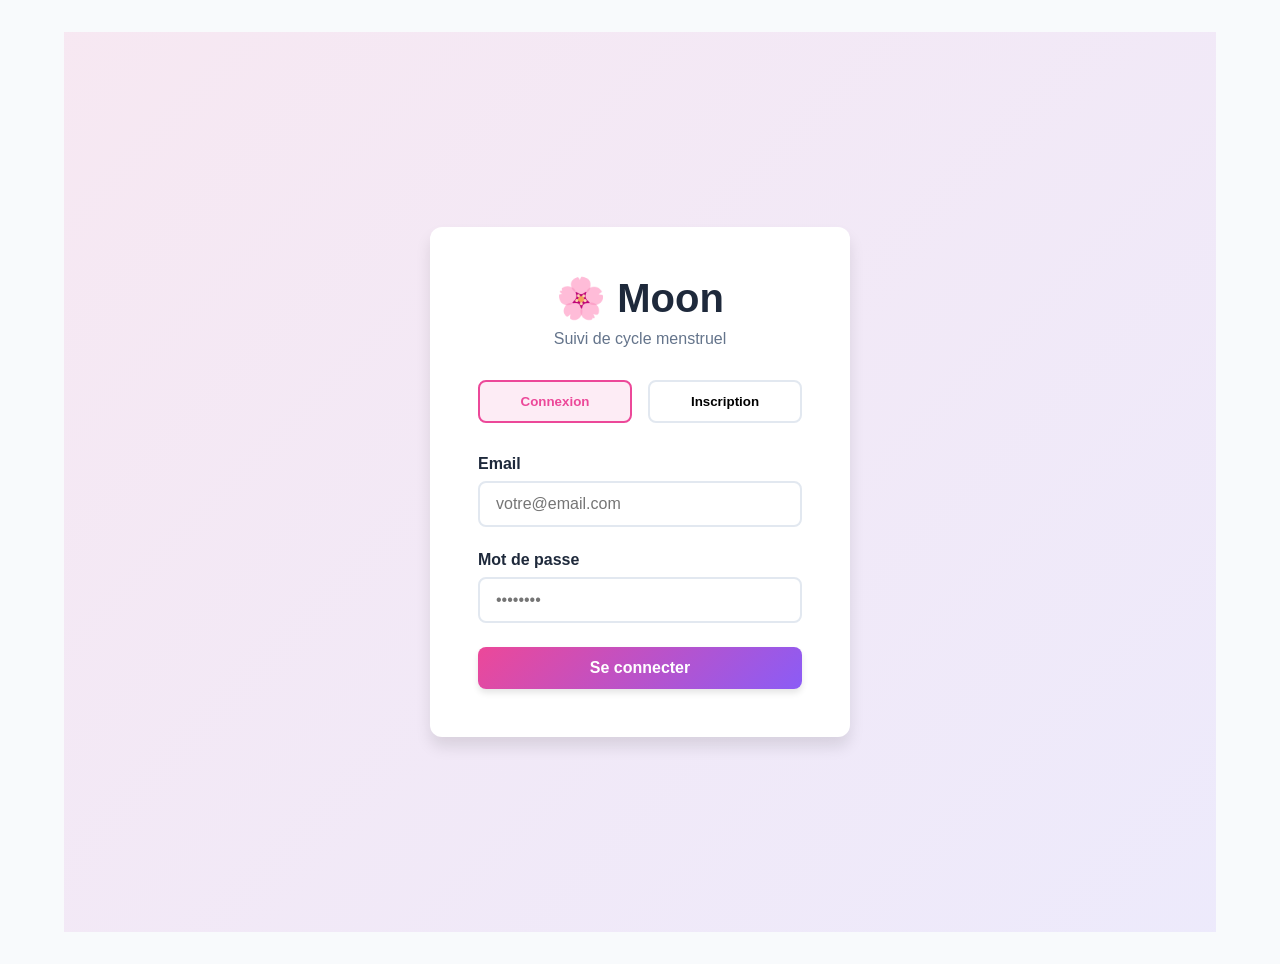
==== index.html @ 9cb1d191 "Add files via upload" ====
<!DOCTYPE html>
<html lang="fr">
<head>
    <meta charset="UTF-8">
    <meta name="viewport" content="width=device-width, initial-scale=1.0">
    <title>Moon - Suivi de Cycle</title>
    <link rel="stylesheet" href="style.css">
</head>
<body>

    <!-- NAVBAR (masquée sur auth) -->
    <nav class="navbar" id="main-navbar" style="display:none;">
        <div class="nav-container">
            <div class="nav-logo">🌸 moon</div>
            <ul class="nav-menu">
                <li><a href="#dashboard" class="nav-link active">Dashboard</a></li>
                <li><a href="choix.html" class="nav-link">Ajouter</a></li>
                <li><a href="#" class="nav-link">Historique</a></li>
                <li><a href="#" class="nav-link">Paramètres</a></li>
                <li><a href="#" class="nav-link logout-btn" onclick="logout()">Déconnexion</a></li>
            </ul>
        </div>
    </nav>

    <main class="container">

        <!-- AUTH SECTION -->
        <section id="auth-section" class="auth-container">
            <div class="auth-card">
                <h1 class="auth-title">🌸 Moon</h1>
                <p class="auth-subtitle">Suivi de cycle menstruel</p>

                <div class="auth-tabs">
                    <button class="auth-tab active" onclick="switchAuthTab('login')">Connexion</button>
                    <button class="auth-tab" onclick="switchAuthTab('signup')">Inscription</button>
                </div>

                <!-- FORMULAIRE CONNEXION -->
                <form id="login-form" class="auth-form active">
                    <div class="form-group">
                        <label for="login-email">Email</label>
                        <input type="email" id="login-email" placeholder="votre@email.com" required>
                    </div>
                    <div class="form-group">
                        <label for="login-password">Mot de passe</label>
                        <input type="password" id="login-password" placeholder="••••••••" required>
                    </div>
                    <button type="submit" class="btn btn-primary btn-full">Se connecter</button>
                </form>

                <!-- FORMULAIRE INSCRIPTION -->
                <form id="signup-form" class="auth-form">
                    <div class="form-group">
                        <label for="signup-name">Prénom</label>
                        <input type="text" id="signup-name" placeholder="Votre prénom" required>
                    </div>
                    <div class="form-group">
                        <label for="signup-email">Email</label>
                        <input type="email" id="signup-email" placeholder="votre@email.com" required>
                    </div>
                    <div class="form-group">
                        <label for="signup-password">Mot de passe</label>
                        <input type="password" id="signup-password" placeholder="••••••••" required>
                    </div>
                    <div class="form-group">
                        <label for="signup-lastPeriod">Date de début de vos dernières règles</label>
                        <input type="date" id="signup-lastPeriod" required>
                    </div>
                    <div class="form-group">
                        <label for="signup-periodLength">Durée de vos règles (jours)</label>
                        <input type="number" id="signup-periodLength" min="2" max="10" value="5" required>
                    </div>
                    <div class="form-group">
                        <label for="signup-cycle">Durée de votre cycle (jours)</label>
                        <input type="number" id="signup-cycle" min="21" max="40" value="28" required>
                    </div>
                    <button type="submit" class="btn btn-primary btn-full">Créer mon compte</button>
                </form>
            </div>
        </section>

        <!-- DASHBOARD SECTION -->
        <section id="dashboard" class="section hidden">
            <div class="welcome-header">
                <h1>🌸 Bienvenue <span id="user-name">Utilisatrice</span> !</h1>
            </div>

            <div class="status-card">
                <div class="status-grid">
                    <div class="status-item">
                        <p class="status-label">Phase actuelle</p>
                        <p class="status-value" id="current-phase">—</p>
                        <p class="status-subtext" id="day-of-cycle">Jour — du cycle</p>
                    </div>
                    <div class="status-item">
                        <p class="status-label">Prochaines règles</p>
                        <p class="status-value" id="days-until">—</p>
                        <p class="status-subtext" id="cycle-length">Cycle de 28 jours</p>
                    </div>
                    <div class="status-item">
                        <p class="status-label">Ovulation estimée</p>
                        <p class="status-value" id="ovulation-date">—</p>
                        <p class="status-subtext">Date approximative</p>
                    </div>
                </div>
            </div>
        </section>

    </main>

    <script src="cycle.js"></script>
</body>
</html>
---- style.css ----
/* ========== RESET & VARIABLES ========== */
:root {
    --primary-color: #ec4899;
    --primary-dark: #be185d;
    --secondary-color: #8b5cf6;
    --success-color: #10b981;
    --danger-color: #ef4444;
    --warning-color: #f59e0b;

    --red-phase: #ff6b6b;
    --orange-phase: #ffa94d;
    --yellow-phase: #ffd43b;
    --blue-phase: #4dabf7;

    --bg-light: #f8fafc;
    --bg-white: #ffffff;
    --text-dark: #1e293b;
    --text-light: #64748b;
    --border-color: #e2e8f0;

    --shadow-sm: 0 1px 2px rgba(0, 0, 0, 0.05);
    --shadow-md: 0 4px 6px rgba(0, 0, 0, 0.1);
    --shadow-lg: 0 10px 15px rgba(0, 0, 0, 0.1);

    --radius-sm: 0.375rem;
    --radius-md: 0.5rem;
    --radius-lg: 0.75rem;
}

* {
    margin: 0;
    padding: 0;
    box-sizing: border-box;
}

html, body {
    font-family: -apple-system, BlinkMacSystemFont, 'Segoe UI', 'Roboto', 'Oxygen',
        'Ubuntu', 'Cantarell', 'Fira Sans', 'Droid Sans', 'Helvetica Neue', sans-serif;
    -webkit-font-smoothing: antialiased;
    -moz-osx-font-smoothing: grayscale;
    background: var(--bg-light);
    color: var(--text-dark);
}

body {
    scroll-behavior: smooth;
}

/* ========== NAVBAR ========== */
.navbar {
    background: var(--bg-white);
    box-shadow: var(--shadow-md);
    position: sticky;
    top: 0;
    z-index: 100;
}

.nav-container {
    max-width: 1200px;
    margin: 0 auto;
    padding: 1rem 1.5rem;
    display: flex;
    justify-content: space-between;
    align-items: center;
}

.nav-logo {
    font-size: 1.5rem;
    font-weight: bold;
    background: linear-gradient(135deg, var(--primary-color), var(--secondary-color));
    -webkit-background-clip: text;
    -webkit-text-fill-color: transparent;
    background-clip: text;
}

.nav-menu {
    display: flex;
    list-style: none;
    gap: 2rem;
    align-items: center;
}

.nav-link {
    text-decoration: none;
    color: var(--text-light);
    font-weight: 500;
    padding: 0.5rem 1rem;
    border-radius: var(--radius-md);
    transition: color 0.2s ease, background 0.2s ease;
}

.nav-link:hover,
.nav-link.active {
    color: var(--primary-color);
    background: rgba(236, 72, 153, 0.1);
}

.logout-btn {
    background: var(--danger-color);
    color: white !important;
    transition: background 0.2s ease, transform 0.2s ease;
}

.logout-btn:hover {
    background: #dc2626;
    transform: translateY(-2px);
}

@media (max-width: 768px) {
    .nav-menu {
        flex-direction: column;
        gap: 0.5rem;
    }
}

/* ========== CONTAINER & SECTIONS ========== */
.container {
    max-width: 1200px;
    margin: 0 auto;
    padding: 2rem 1.5rem;
}

.section {
    animation: fadeIn 0.3s ease-in;
}

.section.hidden {
    display: none !important;
}

.hidden {
    display: none;
}

@keyframes fadeIn {
    from { opacity: 0; transform: translateY(10px); }
    to   { opacity: 1; transform: translateY(0); }
}

section h2 {
    font-size: 2rem;
    margin-bottom: 2rem;
    color: var(--text-dark);
}

/* ========== AUTH ========== */
.auth-container {
    min-height: 100vh;
    display: flex;
    align-items: center;
    justify-content: center;
    background: linear-gradient(135deg, rgba(236, 72, 153, 0.1), rgba(139, 92, 246, 0.1));
}

.auth-card {
    background: var(--bg-white);
    border-radius: var(--radius-lg);
    box-shadow: var(--shadow-lg);
    padding: 3rem;
    width: 100%;
    max-width: 420px;
}

.auth-title {
    font-size: 2.5rem;
    text-align: center;
    margin-bottom: 0.5rem;
}

.auth-subtitle {
    text-align: center;
    color: var(--text-light);
    margin-bottom: 2rem;
}

.auth-tabs {
    display: flex;
    gap: 1rem;
    margin-bottom: 2rem;
}

.auth-tab {
    flex: 1;
    padding: 0.75rem;
    border: 2px solid var(--border-color);
    background: transparent;
    border-radius: var(--radius-md);
    cursor: pointer;
    font-weight: 600;
    transition: border-color 0.2s, color 0.2s, background 0.2s;
}

.auth-tab.active {
    border-color: var(--primary-color);
    color: var(--primary-color);
    background: rgba(236, 72, 153, 0.1);
}

.auth-form {
    display: none;
}

.auth-form.active {
    display: block;
}

/* ========== WELCOME HEADER ========== */
.welcome-header {
    margin-bottom: 2rem;
}

.welcome-header h1 {
    font-size: 2.5rem;
    background: linear-gradient(135deg, var(--primary-color), var(--secondary-color));
    -webkit-background-clip: text;
    -webkit-text-fill-color: transparent;
    background-clip: text;
}

/* ========== STATUS CARD ========== */
.status-card {
    background: linear-gradient(135deg, var(--primary-color), var(--secondary-color));
    color: white;
    border-radius: var(--radius-lg);
    padding: 2rem;
    margin-bottom: 2rem;
    box-shadow: var(--shadow-lg);
}

.status-grid {
    display: grid;
    grid-template-columns: repeat(3, 1fr);
    gap: 2rem;
}

.status-item {
    text-align: center;
}

.status-label {
    font-size: 0.875rem;
    opacity: 0.9;
    margin-bottom: 0.5rem;
}

.status-value {
    font-size: 1.5rem;
    font-weight: bold;
    margin-bottom: 0.5rem;
}

.status-subtext {
    font-size: 0.875rem;
    opacity: 0.8;
}

@media (max-width: 768px) {
    .status-grid {
        grid-template-columns: 1fr;
        gap: 1rem;
    }
}

/* ========== QUICK STATS ========== */
.quick-stats {
    display: grid;
    grid-template-columns: repeat(auto-fit, minmax(150px, 1fr));
    gap: 1rem;
    margin-bottom: 2rem;
}

.stat-box {
    background: var(--bg-white);
    border-radius: var(--radius-lg);
    padding: 1.5rem;
    text-align: center;
    box-shadow: var(--shadow-md);
    display: flex;
    flex-direction: column;
    gap: 0.5rem;
    transition: transform 0.2s ease, box-shadow 0.2s ease;
}

.stat-box:hover {
    transform: translateY(-5px);
    box-shadow: var(--shadow-lg);
}

.stat-emoji { font-size: 2rem; }
.stat-text { font-size: 0.875rem; color: var(--text-light); }
.stat-number { font-size: 1.75rem; font-weight: bold; color: var(--primary-color); }

/* ========== FORMS ========== */
.entry-form,
.settings-card {
    background: var(--bg-white);
    border-radius: var(--radius-lg);
    padding: 2rem;
    margin-bottom: 2rem;
    box-shadow: var(--shadow-md);
}

.form-group {
    margin-bottom: 1.5rem;
}

.form-section {
    margin-bottom: 2rem;
}

label {
    display: block;
    font-weight: 600;
    color: var(--text-dark);
    margin-bottom: 0.5rem;
}

.section-title {
    font-size: 1rem;
    margin-bottom: 1rem;
}

input[type="text"],
input[type="email"],
input[type="password"],
input[type="number"],
input[type="date"],
input[type="month"],
select,
textarea {
    width: 100%;
    padding: 0.75rem 1rem;
    border: 2px solid var(--border-color);
    border-radius: var(--radius-md);
    font-size: 1rem;
    font-family: inherit;
    transition: border-color 0.2s ease, box-shadow 0.2s ease;
    background: var(--bg-white);
    color: var(--text-dark);
}

input[type="text"]:focus,
input[type="email"]:focus,
input[type="password"]:focus,
input[type="number"]:focus,
input[type="date"]:focus,
input[type="month"]:focus,
select:focus,
textarea:focus {
    outline: none;
    border-color: var(--primary-color);
    box-shadow: 0 0 0 3px rgba(236, 72, 153, 0.1);
}

.form-textarea {
    resize: vertical;
}

/* ========== SYMPTOMS GRID ========== */
.symptoms-grid {
    display: grid;
    grid-template-columns: repeat(auto-fit, minmax(120px, 1fr));
    gap: 1rem;
}

.checkbox-label {
    display: flex;
    align-items: center;
    padding: 1rem;
    background: var(--bg-light);
    border: 2px solid var(--border-color);
    border-radius: var(--radius-md);
    cursor: pointer;
    transition: border-color 0.2s, background 0.2s;
    gap: 0.75rem;
}

.checkbox-label:hover {
    border-color: var(--primary-color);
    background: rgba(236, 72, 153, 0.05);
}

.checkbox-label input[type="checkbox"] { display: none; }

.checkbox-label input[type="checkbox"]:checked + .checkbox-custom {
    background: var(--primary-color);
    border-color: var(--primary-color);
}

.checkbox-label input[type="checkbox"]:checked + .checkbox-custom::after {
    opacity: 1;
}

.checkbox-custom {
    width: 20px;
    height: 20px;
    border: 2px solid var(--border-color);
    border-radius: 4px;
    display: flex;
    align-items: center;
    justify-content: center;
    position: relative;
    transition: background 0.2s, border-color 0.2s;
    flex-shrink: 0;
}

.checkbox-custom::after {
    content: '✓';
    color: white;
    font-weight: bold;
    opacity: 0;
    transition: opacity 0.2s ease;
}

/* ========== RANGE SLIDER ========== */
.slider {
    width: 100%;
    height: 6px;
    border-radius: 3px;
    background: var(--border-color);
    outline: none;
    -webkit-appearance: none;
    margin: 1rem 0;
}

.slider::-webkit-slider-thumb {
    -webkit-appearance: none;
    width: 24px;
    height: 24px;
    border-radius: 50%;
    background: var(--primary-color);
    cursor: pointer;
    box-shadow: var(--shadow-md);
}

.slider::-moz-range-thumb {
    width: 24px;
    height: 24px;
    border-radius: 50%;
    background: var(--primary-color);
    cursor: pointer;
    border: none;
    box-shadow: var(--shadow-md);
}

.range-labels {
    display: flex;
    justify-content: space-between;
    font-size: 0.75rem;
    color: var(--text-light);
    margin-top: 0.5rem;
}

/* ========== BUTTONS ========== */
.btn {
    padding: 0.75rem 1.5rem;
    border: none;
    border-radius: var(--radius-md);
    font-weight: 600;
    font-size: 1rem;
    cursor: pointer;
    transition: transform 0.2s ease, box-shadow 0.2s ease, background 0.2s ease;
    display: inline-flex;
    align-items: center;
    gap: 0.5rem;
}

.btn-primary {
    background: linear-gradient(135deg, var(--primary-color), var(--secondary-color));
    color: white;
    box-shadow: var(--shadow-md);
}

.btn-primary:hover {
    transform: translateY(-2px);
    box-shadow: var(--shadow-lg);
}

.btn-primary:active {
    transform: translateY(0);
}

.btn-secondary {
    background: var(--bg-light);
    color: var(--text-dark);
    border: 2px solid var(--border-color);
}

.btn-secondary:hover {
    border-color: var(--primary-color);
    background: rgba(236, 72, 153, 0.05);
}

.btn-full {
    width: 100%;
    justify-content: center;
}

/* ========== HISTORY ========== */
.filters {
    display: flex;
    gap: 1rem;
    margin-bottom: 2rem;
}

.filters input { flex: 1; }

.history-container {
    display: flex;
    flex-direction: column;
    gap: 1rem;
}

.history-item {
    background: var(--bg-white);
    border-radius: var(--radius-lg);
    padding: 1.5rem;
    border-left: 4px solid var(--primary-color);
    border-radius: 0;
    box-shadow: var(--shadow-md);
}

.history-date { font-weight: bold; font-size: 1.1rem; margin-bottom: 0.5rem; }
.history-phase { font-size: 0.875rem; color: var(--text-light); margin-bottom: 0.5rem; }

.history-symptoms {
    display: flex;
    flex-wrap: wrap;
    gap: 0.5rem;
    margin: 1rem 0;
}

.symptom-tag {
    background: rgba(236, 72, 153, 0.1);
    color: var(--primary-color);
    padding: 0.25rem 0.75rem;
    border-radius: 999px;
    font-size: 0.875rem;
}

.history-stats {
    display: flex;
    gap: 1.5rem;
    margin-top: 1rem;
    font-size: 0.875rem;
    color: var(--text-light);
}

.empty-state {
    text-align: center;
    padding: 3rem;
    color: var(--text-light);
    background: var(--bg-light);
    border-radius: var(--radius-lg);
}

/* ========== ADVICE CARD ========== */
.advice-card {
    background: linear-gradient(135deg, rgba(74, 222, 128, 0.1), rgba(59, 130, 246, 0.1));
    border-left: 4px solid var(--success-color);
    border-radius: 0 var(--radius-lg) var(--radius-lg) 0;
    padding: 1.5rem;
    margin-top: 2rem;
    animation: slideIn 0.3s ease;
}

.advice-card h3 {
    color: var(--success-color);
    margin-bottom: 1rem;
}

.advice-card p {
    color: var(--text-dark);
    line-height: 1.6;
    white-space: pre-wrap;
}

@keyframes slideIn {
    from { opacity: 0; transform: translateX(-20px); }
    to   { opacity: 1; transform: translateX(0); }
}

/* ========== SETTINGS ========== */
.settings-card { margin-bottom: 1.5rem; }
.settings-card h3 { margin-bottom: 1.5rem; color: var(--text-dark); }

.toggle-label {
    display: flex;
    align-items: center;
    gap: 1rem;
    cursor: pointer;
    font-weight: 500;
}

.toggle-checkbox { display: none; }

.toggle-switch {
    width: 50px;
    height: 28px;
    background: var(--border-color);
    border-radius: 999px;
    position: relative;
    transition: background 0.3s ease;
}

.toggle-switch::after {
    content: '';
    position: absolute;
    width: 24px;
    height: 24px;
    background: white;
    border-radius: 50%;
    top: 2px;
    left: 2px;
    transition: left 0.3s ease;
    box-shadow: var(--shadow-sm);
}

.toggle-checkbox:checked + .toggle-switch { background: var(--primary-color); }
.toggle-checkbox:checked + .toggle-switch::after { left: 24px; }

/* ========== DARK MODE ========== */
body.dark-mode {
    --bg-light: #0f172a;
    --bg-white: #1e293b;
    --text-dark: #f1f5f9;
    --text-light: #cbd5e1;
    --border-color: #334155;
}

body.dark-mode .checkbox-label,
body.dark-mode input,
body.dark-mode select,
body.dark-mode textarea {
    background: var(--bg-white);
    color: var(--text-dark);
    border-color: var(--border-color);
}

/* ========== RESPONSIVE ========== */
@media (max-width: 768px) {
    .container { padding: 1rem; }
    .auth-card { padding: 1.5rem; }
    .status-grid { gap: 1rem; }
    .entry-form, .settings-card { padding: 1.5rem; }
    section h2 { font-size: 1.5rem; margin-bottom: 1rem; }
    .symptoms-grid { grid-template-columns: repeat(auto-fit, minmax(100px, 1fr)); }
    .nav-logo { font-size: 1.25rem; }
    .nav-menu { gap: 1rem; }
}

@media (max-width: 480px) {
    .navbar { padding: 0.5rem; }
    .nav-menu { flex-direction: column; gap: 0.5rem; font-size: 0.875rem; }
    .nav-link { padding: 0.5rem; }
    .status-card { padding: 1rem; }
    .auth-card { padding: 1rem; }
    .welcome-header h1 { font-size: 1.75rem; }
    section h2 { font-size: 1.25rem; }
}
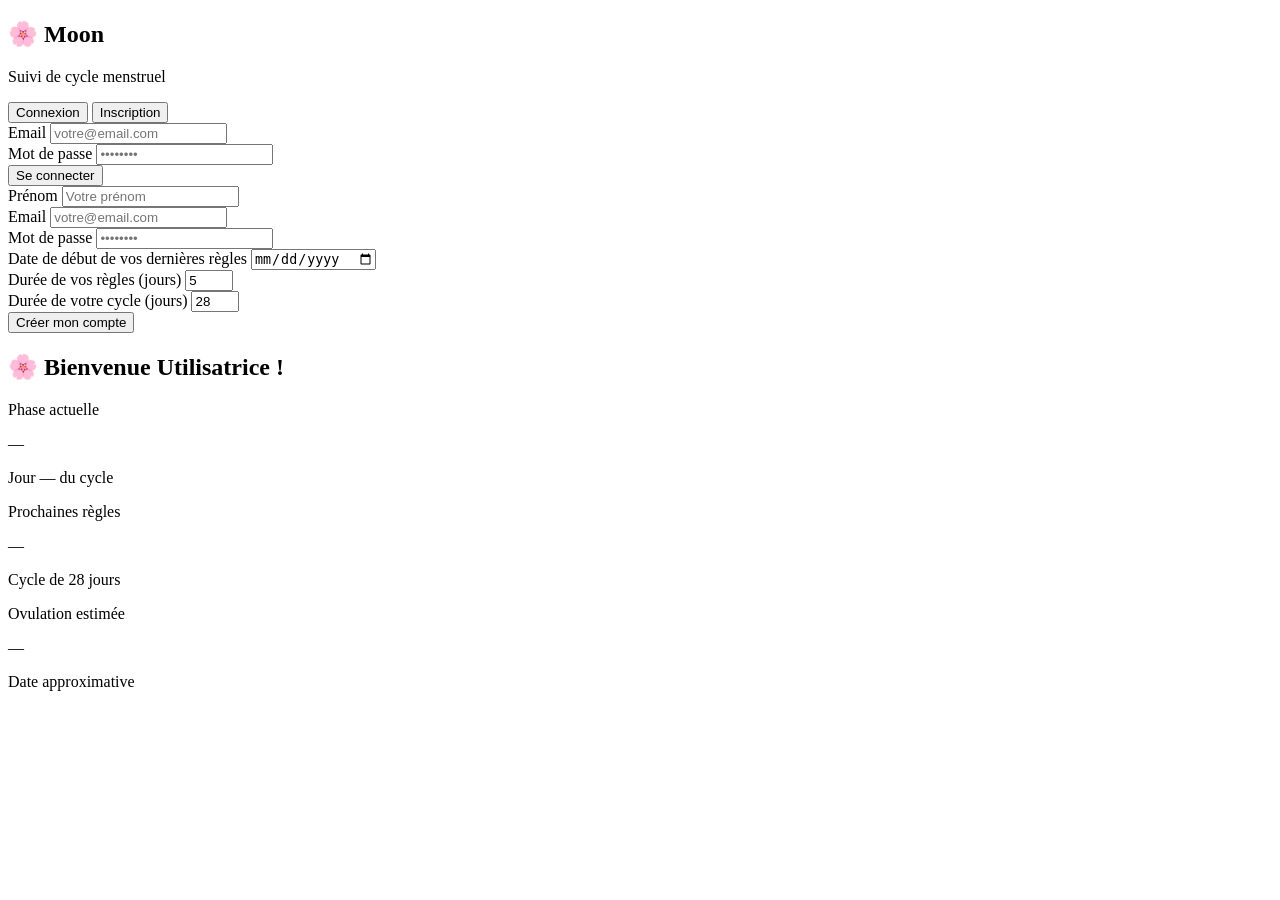
==== commit 16d7dc86: "Add initial HTML structure for Moon app This commit adds a complete HTML structure for the Moon cycl" ====
--- a/index.html
+++ b/index.html
@@ -5,18 +5,114 @@
     <meta name="viewport" content="width=device-width, initial-scale=1.0">
     <title>Moon - Suivi de Cycle</title>
     <link rel="stylesheet" href="style.css">
+    <style>
+        /* ===== FOOTER ===== */
+        .site-footer {
+            background: var(--bg-white);
+            border-top: 1px solid var(--border-color);
+            margin-top: 4rem;
+            padding: 3rem 1.5rem 2rem;
+        }
+        .footer-inner {
+            max-width: 1200px;
+            margin: 0 auto;
+        }
+        .footer-slogan {
+            text-align: center;
+            margin-bottom: 2.5rem;
+        }
+        .footer-slogan h2 {
+            font-size: 1.4rem;
+            background: linear-gradient(135deg, var(--primary-color), var(--secondary-color));
+            -webkit-background-clip: text;
+            -webkit-text-fill-color: transparent;
+            background-clip: text;
+            margin-bottom: 0.4rem;
+        }
+        .footer-slogan p {
+            color: var(--text-light);
+            font-size: 0.9rem;
+        }
+        .footer-grid {
+            display: grid;
+            grid-template-columns: repeat(auto-fit, minmax(180px, 1fr));
+            gap: 2rem;
+            margin-bottom: 2rem;
+        }
+        .footer-col h4 {
+            font-size: 0.78rem;
+            font-weight: 700;
+            text-transform: uppercase;
+            letter-spacing: 0.07em;
+            color: var(--primary-color);
+            margin-bottom: 0.75rem;
+        }
+        .footer-col p, .footer-col a {
+            font-size: 0.875rem;
+            color: var(--text-light);
+            line-height: 1.9;
+            text-decoration: none;
+            display: block;
+        }
+        .footer-col a:hover { color: var(--primary-color); }
+        .footer-disclaimer {
+            background: rgba(236, 72, 153, 0.05);
+            border-left: 3px solid var(--primary-color);
+            border-radius: 0 8px 8px 0;
+            padding: 1rem 1.25rem;
+            margin-bottom: 1.5rem;
+        }
+        .footer-disclaimer p {
+            font-size: 0.82rem;
+            color: var(--text-light);
+            line-height: 1.7;
+        }
+        .footer-bottom {
+            text-align: center;
+            padding-top: 1.5rem;
+            border-top: 1px solid var(--border-color);
+        }
+        .footer-bottom p {
+            font-size: 0.8rem;
+            color: var(--text-light);
+        }
+
+        /* Logo navbar comme lien */
+        .nav-logo {
+            text-decoration: none;
+            font-size: 1.5rem;
+            font-weight: bold;
+            background: linear-gradient(135deg, var(--primary-color), var(--secondary-color));
+            -webkit-background-clip: text;
+            -webkit-text-fill-color: transparent;
+            background-clip: text;
+            display: flex;
+            align-items: center;
+            gap: 0.3rem;
+        }
+    </style>
+    <script>
+        // Appliquer le thème AVANT le rendu pour éviter le flash
+        (function () {
+            if (localStorage.getItem("moon-theme") === "dark") {
+                document.documentElement.style.setProperty("--applied", "dark");
+                document.addEventListener("DOMContentLoaded", function () {
+                    document.body.classList.add("dark-mode");
+                });
+            }
+        })();
+    </script>
 </head>
 <body>
 
-    <!-- NAVBAR (masquée sur auth) -->
     <nav class="navbar" id="main-navbar" style="display:none;">
         <div class="nav-container">
-            <div class="nav-logo">🌸 moon</div>
+            <a href="index.html" class="nav-logo">🌸 moon</a>
             <ul class="nav-menu">
-                <li><a href="#dashboard" class="nav-link active">Dashboard</a></li>
+                <li><a href="index.html" class="nav-link active">Dashboard</a></li>
                 <li><a href="choix.html" class="nav-link">Ajouter</a></li>
                 <li><a href="#" class="nav-link">Historique</a></li>
-                <li><a href="#" class="nav-link">Paramètres</a></li>
+                <li><a href="parametres.html" class="nav-link">Paramètres</a></li>
                 <li><a href="#" class="nav-link logout-btn" onclick="logout()">Déconnexion</a></li>
             </ul>
         </div>
@@ -24,7 +120,7 @@
 
     <main class="container">
 
-        <!-- AUTH SECTION -->
+        <!-- AUTH -->
         <section id="auth-section" class="auth-container">
             <div class="auth-card">
                 <h1 class="auth-title">🌸 Moon</h1>
@@ -35,7 +131,6 @@
                     <button class="auth-tab" onclick="switchAuthTab('signup')">Inscription</button>
                 </div>
 
-                <!-- FORMULAIRE CONNEXION -->
                 <form id="login-form" class="auth-form active">
                     <div class="form-group">
                         <label for="login-email">Email</label>
@@ -48,7 +143,6 @@
                     <button type="submit" class="btn btn-primary btn-full">Se connecter</button>
                 </form>
 
-                <!-- FORMULAIRE INSCRIPTION -->
                 <form id="signup-form" class="auth-form">
                     <div class="form-group">
                         <label for="signup-name">Prénom</label>
@@ -79,7 +173,7 @@
             </div>
         </section>
 
-        <!-- DASHBOARD SECTION -->
+        <!-- DASHBOARD -->
         <section id="dashboard" class="section hidden">
             <div class="welcome-header">
                 <h1>🌸 Bienvenue <span id="user-name">Utilisatrice</span> !</h1>
@@ -108,6 +202,47 @@
 
     </main>
 
+    <!-- FOOTER -->
+    <footer class="site-footer" id="site-footer" style="display:none;">
+        <div class="footer-inner">
+
+            <div class="footer-slogan">
+                <h2>🌸 moon — Connais ton cycle, connais-toi.</h2>
+                <p>Un outil doux et bienveillant pour mieux comprendre ton corps au quotidien.</p>
+            </div>
+
+            <div class="footer-grid">
+                <div class="footer-col">
+                    <h4>Contact</h4>
+                    <a href="mailto:contact@moon-app.sn">📧 contact@moon-app.sn</a>
+                    <p>📞 +221 33 800 00 00</p>
+                    <p>📞 +221 33 801 00 00</p>
+                </div>
+                <div class="footer-col">
+                    <h4>Adresse</h4>
+                    <p>🏢 Siège social : Dakar, Sénégal</p>
+                    <p>📍 Plateau, Rue Félix Faure</p>
+                    <p>📬 BP 0000 – Dakar</p>
+                </div>
+                <div class="footer-col">
+                    <h4>Navigation</h4>
+                    <a href="index.html">Dashboard</a>
+                    <a href="choix.html">Ajouter une entrée</a>
+                    <a href="parametres.html">Paramètres</a>
+                </div>
+            </div>
+
+            <div class="footer-disclaimer">
+                <p>⚠️ <strong>Avertissement :</strong> Les conseils et informations fournis par cette application sont à titre indicatif et ne remplacent pas l'avis d'un professionnel de santé. Chaque corps est unique, et les expériences peuvent varier d'une personne à l'autre. Demandez l'avis d'un professionnel de santé si vous avez des inquiétudes concernant votre cycle ou votre santé.</p>
+            </div>
+
+            <div class="footer-bottom">
+                <p>© 2026 Moon App · Tous droits réservés · Fait avec 🌸 au Sénégal</p>
+            </div>
+
+        </div>
+    </footer>
+
     <script src="cycle.js"></script>
 </body>
 </html>
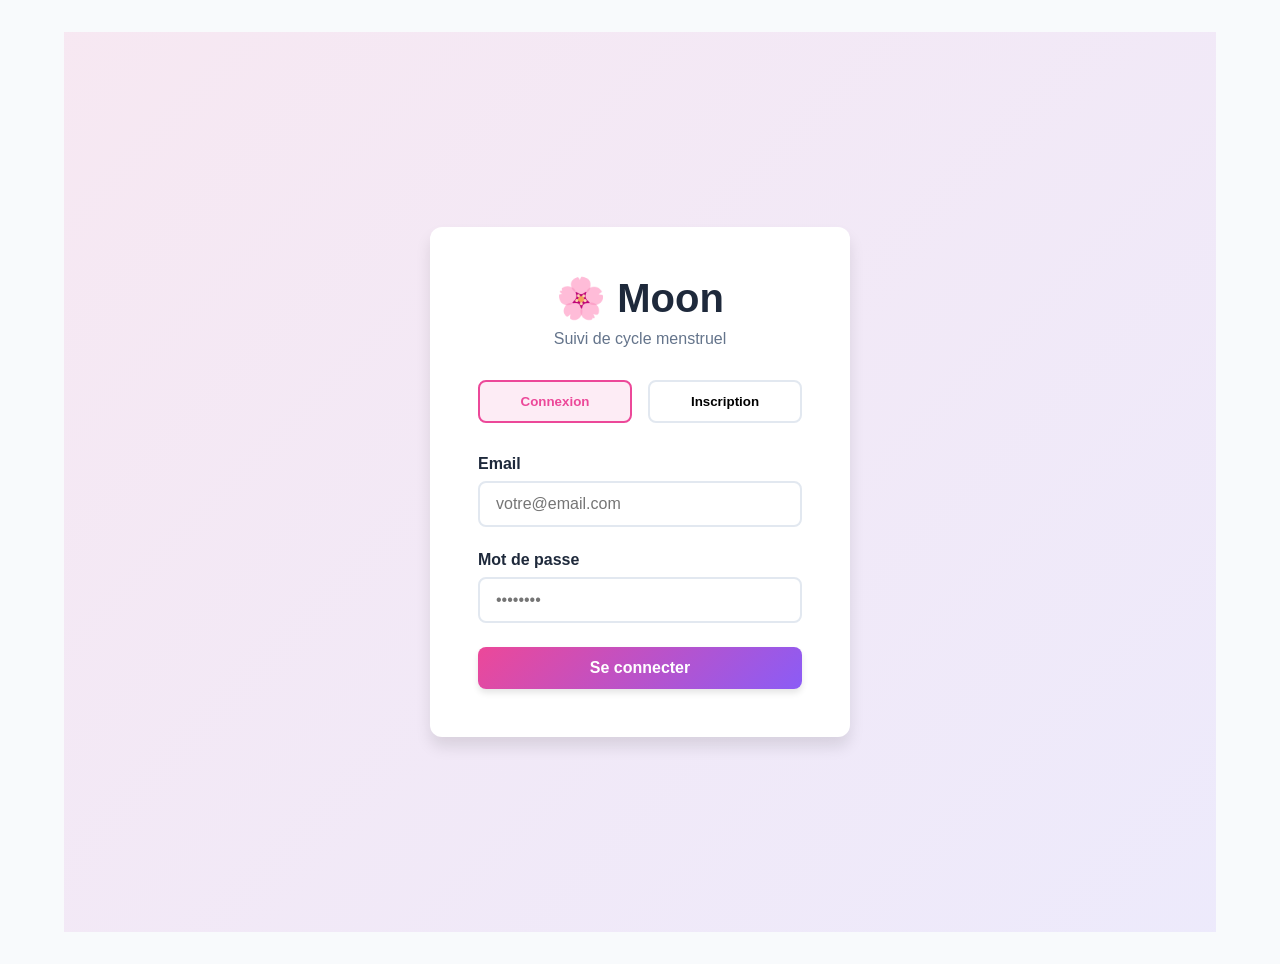
==== commit 77a52648: "Add AUTH section to index.html" ====
--- a/index.html
+++ b/index.html
@@ -119,6 +119,7 @@
     </nav>
 
     <main class="container">
+        
 
         <!-- AUTH -->
         <section id="auth-section" class="auth-container">
--- a/style.css
+++ b/style.css
@@ -0,0 +1,660 @@
+/* ========== RESET & VARIABLES ========== */
+:root {
+    --primary-color: #ec4899;
+    --primary-dark: #be185d;
+    --secondary-color: #8b5cf6;
+    --success-color: #10b981;
+    --danger-color: #ef4444;
+    --warning-color: #f59e0b;
+
+    --red-phase: #ff6b6b;
+    --orange-phase: #ffa94d;
+    --yellow-phase: #ffd43b;
+    --blue-phase: #4dabf7;
+
+    --bg-light: #f8fafc;
+    --bg-white: #ffffff;
+    --text-dark: #1e293b;
+    --text-light: #64748b;
+    --border-color: #e2e8f0;
+
+    --shadow-sm: 0 1px 2px rgba(0, 0, 0, 0.05);
+    --shadow-md: 0 4px 6px rgba(0, 0, 0, 0.1);
+    --shadow-lg: 0 10px 15px rgba(0, 0, 0, 0.1);
+
+    --radius-sm: 0.375rem;
+    --radius-md: 0.5rem;
+    --radius-lg: 0.75rem;
+}
+
+* {
+    margin: 0;
+    padding: 0;
+    box-sizing: border-box;
+}
+
+html, body {
+    font-family: -apple-system, BlinkMacSystemFont, 'Segoe UI', 'Roboto', 'Oxygen',
+        'Ubuntu', 'Cantarell', 'Fira Sans', 'Droid Sans', 'Helvetica Neue', sans-serif;
+    -webkit-font-smoothing: antialiased;
+    -moz-osx-font-smoothing: grayscale;
+    background: var(--bg-light);
+    color: var(--text-dark);
+}
+
+body {
+    scroll-behavior: smooth;
+}
+
+/* ========== NAVBAR ========== */
+.navbar {
+    background: var(--bg-white);
+    box-shadow: var(--shadow-md);
+    position: sticky;
+    top: 0;
+    z-index: 100;
+}
+
+.nav-container {
+    max-width: 1200px;
+    margin: 0 auto;
+    padding: 1rem 1.5rem;
+    display: flex;
+    justify-content: space-between;
+    align-items: center;
+}
+
+.nav-logo {
+    font-size: 1.5rem;
+    font-weight: bold;
+    background: linear-gradient(135deg, var(--primary-color), var(--secondary-color));
+    -webkit-background-clip: text;
+    -webkit-text-fill-color: transparent;
+    background-clip: text;
+}
+
+.nav-menu {
+    display: flex;
+    list-style: none;
+    gap: 2rem;
+    align-items: center;
+}
+
+.nav-link {
+    text-decoration: none;
+    color: var(--text-light);
+    font-weight: 500;
+    padding: 0.5rem 1rem;
+    border-radius: var(--radius-md);
+    transition: color 0.2s ease, background 0.2s ease;
+}
+
+.nav-link:hover,
+.nav-link.active {
+    color: var(--primary-color);
+    background: rgba(236, 72, 153, 0.1);
+}
+
+.logout-btn {
+    background: var(--danger-color);
+    color: white !important;
+    transition: background 0.2s ease, transform 0.2s ease;
+}
+
+.logout-btn:hover {
+    background: #dc2626;
+    transform: translateY(-2px);
+}
+
+@media (max-width: 768px) {
+    .nav-menu {
+        flex-direction: column;
+        gap: 0.5rem;
+    }
+}
+
+/* ========== CONTAINER & SECTIONS ========== */
+.container {
+    max-width: 1200px;
+    margin: 0 auto;
+    padding: 2rem 1.5rem;
+}
+
+.section {
+    animation: fadeIn 0.3s ease-in;
+}
+
+.section.hidden {
+    display: none !important;
+}
+
+.hidden {
+    display: none;
+}
+
+@keyframes fadeIn {
+    from { opacity: 0; transform: translateY(10px); }
+    to   { opacity: 1; transform: translateY(0); }
+}
+
+section h2 {
+    font-size: 2rem;
+    margin-bottom: 2rem;
+    color: var(--text-dark);
+}
+
+/* ========== AUTH ========== */
+.auth-container {
+    min-height: 100vh;
+    display: flex;
+    align-items: center;
+    justify-content: center;
+    background: linear-gradient(135deg, rgba(236, 72, 153, 0.1), rgba(139, 92, 246, 0.1));
+}
+
+.auth-card {
+    background: var(--bg-white);
+    border-radius: var(--radius-lg);
+    box-shadow: var(--shadow-lg);
+    padding: 3rem;
+    width: 100%;
+    max-width: 420px;
+}
+
+.auth-title {
+    font-size: 2.5rem;
+    text-align: center;
+    margin-bottom: 0.5rem;
+}
+
+.auth-subtitle {
+    text-align: center;
+    color: var(--text-light);
+    margin-bottom: 2rem;
+}
+
+.auth-tabs {
+    display: flex;
+    gap: 1rem;
+    margin-bottom: 2rem;
+}
+
+.auth-tab {
+    flex: 1;
+    padding: 0.75rem;
+    border: 2px solid var(--border-color);
+    background: transparent;
+    border-radius: var(--radius-md);
+    cursor: pointer;
+    font-weight: 600;
+    transition: border-color 0.2s, color 0.2s, background 0.2s;
+}
+
+.auth-tab.active {
+    border-color: var(--primary-color);
+    color: var(--primary-color);
+    background: rgba(236, 72, 153, 0.1);
+}
+
+.auth-form {
+    display: none;
+}
+
+.auth-form.active {
+    display: block;
+}
+
+/* ========== WELCOME HEADER ========== */
+.welcome-header {
+    margin-bottom: 2rem;
+}
+
+.welcome-header h1 {
+    font-size: 2.5rem;
+    background: linear-gradient(135deg, var(--primary-color), var(--secondary-color));
+    -webkit-background-clip: text;
+    -webkit-text-fill-color: transparent;
+    background-clip: text;
+}
+
+/* ========== STATUS CARD ========== */
+.status-card {
+    background: linear-gradient(135deg, var(--primary-color), var(--secondary-color));
+    color: white;
+    border-radius: var(--radius-lg);
+    padding: 2rem;
+    margin-bottom: 2rem;
+    box-shadow: var(--shadow-lg);
+}
+
+.status-grid {
+    display: grid;
+    grid-template-columns: repeat(3, 1fr);
+    gap: 2rem;
+}
+
+.status-item {
+    text-align: center;
+}
+
+.status-label {
+    font-size: 0.875rem;
+    opacity: 0.9;
+    margin-bottom: 0.5rem;
+}
+
+.status-value {
+    font-size: 1.5rem;
+    font-weight: bold;
+    margin-bottom: 0.5rem;
+}
+
+.status-subtext {
+    font-size: 0.875rem;
+    opacity: 0.8;
+}
+
+@media (max-width: 768px) {
+    .status-grid {
+        grid-template-columns: 1fr;
+        gap: 1rem;
+    }
+}
+
+/* ========== QUICK STATS ========== */
+.quick-stats {
+    display: grid;
+    grid-template-columns: repeat(auto-fit, minmax(150px, 1fr));
+    gap: 1rem;
+    margin-bottom: 2rem;
+}
+
+.stat-box {
+    background: var(--bg-white);
+    border-radius: var(--radius-lg);
+    padding: 1.5rem;
+    text-align: center;
+    box-shadow: var(--shadow-md);
+    display: flex;
+    flex-direction: column;
+    gap: 0.5rem;
+    transition: transform 0.2s ease, box-shadow 0.2s ease;
+}
+
+.stat-box:hover {
+    transform: translateY(-5px);
+    box-shadow: var(--shadow-lg);
+}
+
+.stat-emoji { font-size: 2rem; }
+.stat-text { font-size: 0.875rem; color: var(--text-light); }
+.stat-number { font-size: 1.75rem; font-weight: bold; color: var(--primary-color); }
+
+/* ========== FORMS ========== */
+.entry-form,
+.settings-card {
+    background: var(--bg-white);
+    border-radius: var(--radius-lg);
+    padding: 2rem;
+    margin-bottom: 2rem;
+    box-shadow: var(--shadow-md);
+}
+
+.form-group {
+    margin-bottom: 1.5rem;
+}
+
+.form-section {
+    margin-bottom: 2rem;
+}
+
+label {
+    display: block;
+    font-weight: 600;
+    color: var(--text-dark);
+    margin-bottom: 0.5rem;
+}
+
+.section-title {
+    font-size: 1rem;
+    margin-bottom: 1rem;
+}
+
+input[type="text"],
+input[type="email"],
+input[type="password"],
+input[type="number"],
+input[type="date"],
+input[type="month"],
+select,
+textarea {
+    width: 100%;
+    padding: 0.75rem 1rem;
+    border: 2px solid var(--border-color);
+    border-radius: var(--radius-md);
+    font-size: 1rem;
+    font-family: inherit;
+    transition: border-color 0.2s ease, box-shadow 0.2s ease;
+    background: var(--bg-white);
+    color: var(--text-dark);
+}
+
+input[type="text"]:focus,
+input[type="email"]:focus,
+input[type="password"]:focus,
+input[type="number"]:focus,
+input[type="date"]:focus,
+input[type="month"]:focus,
+select:focus,
+textarea:focus {
+    outline: none;
+    border-color: var(--primary-color);
+    box-shadow: 0 0 0 3px rgba(236, 72, 153, 0.1);
+}
+
+.form-textarea {
+    resize: vertical;
+}
+
+/* ========== SYMPTOMS GRID ========== */
+.symptoms-grid {
+    display: grid;
+    grid-template-columns: repeat(auto-fit, minmax(120px, 1fr));
+    gap: 1rem;
+}
+
+.checkbox-label {
+    display: flex;
+    align-items: center;
+    padding: 1rem;
+    background: var(--bg-light);
+    border: 2px solid var(--border-color);
+    border-radius: var(--radius-md);
+    cursor: pointer;
+    transition: border-color 0.2s, background 0.2s;
+    gap: 0.75rem;
+}
+
+.checkbox-label:hover {
+    border-color: var(--primary-color);
+    background: rgba(236, 72, 153, 0.05);
+}
+
+.checkbox-label input[type="checkbox"] { display: none; }
+
+.checkbox-label input[type="checkbox"]:checked + .checkbox-custom {
+    background: var(--primary-color);
+    border-color: var(--primary-color);
+}
+
+.checkbox-label input[type="checkbox"]:checked + .checkbox-custom::after {
+    opacity: 1;
+}
+
+.checkbox-custom {
+    width: 20px;
+    height: 20px;
+    border: 2px solid var(--border-color);
+    border-radius: 4px;
+    display: flex;
+    align-items: center;
+    justify-content: center;
+    position: relative;
+    transition: background 0.2s, border-color 0.2s;
+    flex-shrink: 0;
+}
+
+.checkbox-custom::after {
+    content: '✓';
+    color: white;
+    font-weight: bold;
+    opacity: 0;
+    transition: opacity 0.2s ease;
+}
+
+/* ========== RANGE SLIDER ========== */
+.slider {
+    width: 100%;
+    height: 6px;
+    border-radius: 3px;
+    background: var(--border-color);
+    outline: none;
+    -webkit-appearance: none;
+    margin: 1rem 0;
+}
+
+.slider::-webkit-slider-thumb {
+    -webkit-appearance: none;
+    width: 24px;
+    height: 24px;
+    border-radius: 50%;
+    background: var(--primary-color);
+    cursor: pointer;
+    box-shadow: var(--shadow-md);
+}
+
+.slider::-moz-range-thumb {
+    width: 24px;
+    height: 24px;
+    border-radius: 50%;
+    background: var(--primary-color);
+    cursor: pointer;
+    border: none;
+    box-shadow: var(--shadow-md);
+}
+
+.range-labels {
+    display: flex;
+    justify-content: space-between;
+    font-size: 0.75rem;
+    color: var(--text-light);
+    margin-top: 0.5rem;
+}
+
+/* ========== BUTTONS ========== */
+.btn {
+    padding: 0.75rem 1.5rem;
+    border: none;
+    border-radius: var(--radius-md);
+    font-weight: 600;
+    font-size: 1rem;
+    cursor: pointer;
+    transition: transform 0.2s ease, box-shadow 0.2s ease, background 0.2s ease;
+    display: inline-flex;
+    align-items: center;
+    gap: 0.5rem;
+}
+
+.btn-primary {
+    background: linear-gradient(135deg, var(--primary-color), var(--secondary-color));
+    color: white;
+    box-shadow: var(--shadow-md);
+}
+
+.btn-primary:hover {
+    transform: translateY(-2px);
+    box-shadow: var(--shadow-lg);
+}
+
+.btn-primary:active {
+    transform: translateY(0);
+}
+
+.btn-secondary {
+    background: var(--bg-light);
+    color: var(--text-dark);
+    border: 2px solid var(--border-color);
+}
+
+.btn-secondary:hover {
+    border-color: var(--primary-color);
+    background: rgba(236, 72, 153, 0.05);
+}
+
+.btn-full {
+    width: 100%;
+    justify-content: center;
+}
+
+/* ========== HISTORY ========== */
+.filters {
+    display: flex;
+    gap: 1rem;
+    margin-bottom: 2rem;
+}
+
+.filters input { flex: 1; }
+
+.history-container {
+    display: flex;
+    flex-direction: column;
+    gap: 1rem;
+}
+
+.history-item {
+    background: var(--bg-white);
+    border-radius: var(--radius-lg);
+    padding: 1.5rem;
+    border-left: 4px solid var(--primary-color);
+    border-radius: 0;
+    box-shadow: var(--shadow-md);
+}
+
+.history-date { font-weight: bold; font-size: 1.1rem; margin-bottom: 0.5rem; }
+.history-phase { font-size: 0.875rem; color: var(--text-light); margin-bottom: 0.5rem; }
+
+.history-symptoms {
+    display: flex;
+    flex-wrap: wrap;
+    gap: 0.5rem;
+    margin: 1rem 0;
+}
+
+.symptom-tag {
+    background: rgba(236, 72, 153, 0.1);
+    color: var(--primary-color);
+    padding: 0.25rem 0.75rem;
+    border-radius: 999px;
+    font-size: 0.875rem;
+}
+
+.history-stats {
+    display: flex;
+    gap: 1.5rem;
+    margin-top: 1rem;
+    font-size: 0.875rem;
+    color: var(--text-light);
+}
+
+.empty-state {
+    text-align: center;
+    padding: 3rem;
+    color: var(--text-light);
+    background: var(--bg-light);
+    border-radius: var(--radius-lg);
+}
+
+/* ========== ADVICE CARD ========== */
+.advice-card {
+    background: linear-gradient(135deg, rgba(74, 222, 128, 0.1), rgba(59, 130, 246, 0.1));
+    border-left: 4px solid var(--success-color);
+    border-radius: 0 var(--radius-lg) var(--radius-lg) 0;
+    padding: 1.5rem;
+    margin-top: 2rem;
+    animation: slideIn 0.3s ease;
+}
+
+.advice-card h3 {
+    color: var(--success-color);
+    margin-bottom: 1rem;
+}
+
+.advice-card p {
+    color: var(--text-dark);
+    line-height: 1.6;
+    white-space: pre-wrap;
+}
+
+@keyframes slideIn {
+    from { opacity: 0; transform: translateX(-20px); }
+    to   { opacity: 1; transform: translateX(0); }
+}
+
+/* ========== SETTINGS ========== */
+.settings-card { margin-bottom: 1.5rem; }
+.settings-card h3 { margin-bottom: 1.5rem; color: var(--text-dark); }
+
+.toggle-label {
+    display: flex;
+    align-items: center;
+    gap: 1rem;
+    cursor: pointer;
+    font-weight: 500;
+}
+
+.toggle-checkbox { display: none; }
+
+.toggle-switch {
+    width: 50px;
+    height: 28px;
+    background: var(--border-color);
+    border-radius: 999px;
+    position: relative;
+    transition: background 0.3s ease;
+}
+
+.toggle-switch::after {
+    content: '';
+    position: absolute;
+    width: 24px;
+    height: 24px;
+    background: white;
+    border-radius: 50%;
+    top: 2px;
+    left: 2px;
+    transition: left 0.3s ease;
+    box-shadow: var(--shadow-sm);
+}
+
+.toggle-checkbox:checked + .toggle-switch { background: var(--primary-color); }
+.toggle-checkbox:checked + .toggle-switch::after { left: 24px; }
+
+/* ========== DARK MODE ========== */
+body.dark-mode {
+    --bg-light: #0f172a;
+    --bg-white: #1e293b;
+    --text-dark: #f1f5f9;
+    --text-light: #cbd5e1;
+    --border-color: #334155;
+}
+
+body.dark-mode .checkbox-label,
+body.dark-mode input,
+body.dark-mode select,
+body.dark-mode textarea {
+    background: var(--bg-white);
+    color: var(--text-dark);
+    border-color: var(--border-color);
+}
+
+/* ========== RESPONSIVE ========== */
+@media (max-width: 768px) {
+    .container { padding: 1rem; }
+    .auth-card { padding: 1.5rem; }
+    .status-grid { gap: 1rem; }
+    .entry-form, .settings-card { padding: 1.5rem; }
+    section h2 { font-size: 1.5rem; margin-bottom: 1rem; }
+    .symptoms-grid { grid-template-columns: repeat(auto-fit, minmax(100px, 1fr)); }
+    .nav-logo { font-size: 1.25rem; }
+    .nav-menu { gap: 1rem; }
+}
+
+@media (max-width: 480px) {
+    .navbar { padding: 0.5rem; }
+    .nav-menu { flex-direction: column; gap: 0.5rem; font-size: 0.875rem; }
+    .nav-link { padding: 0.5rem; }
+    .status-card { padding: 1rem; }
+    .auth-card { padding: 1rem; }
+    .welcome-header h1 { font-size: 1.75rem; }
+    section h2 { font-size: 1.25rem; }
+}
